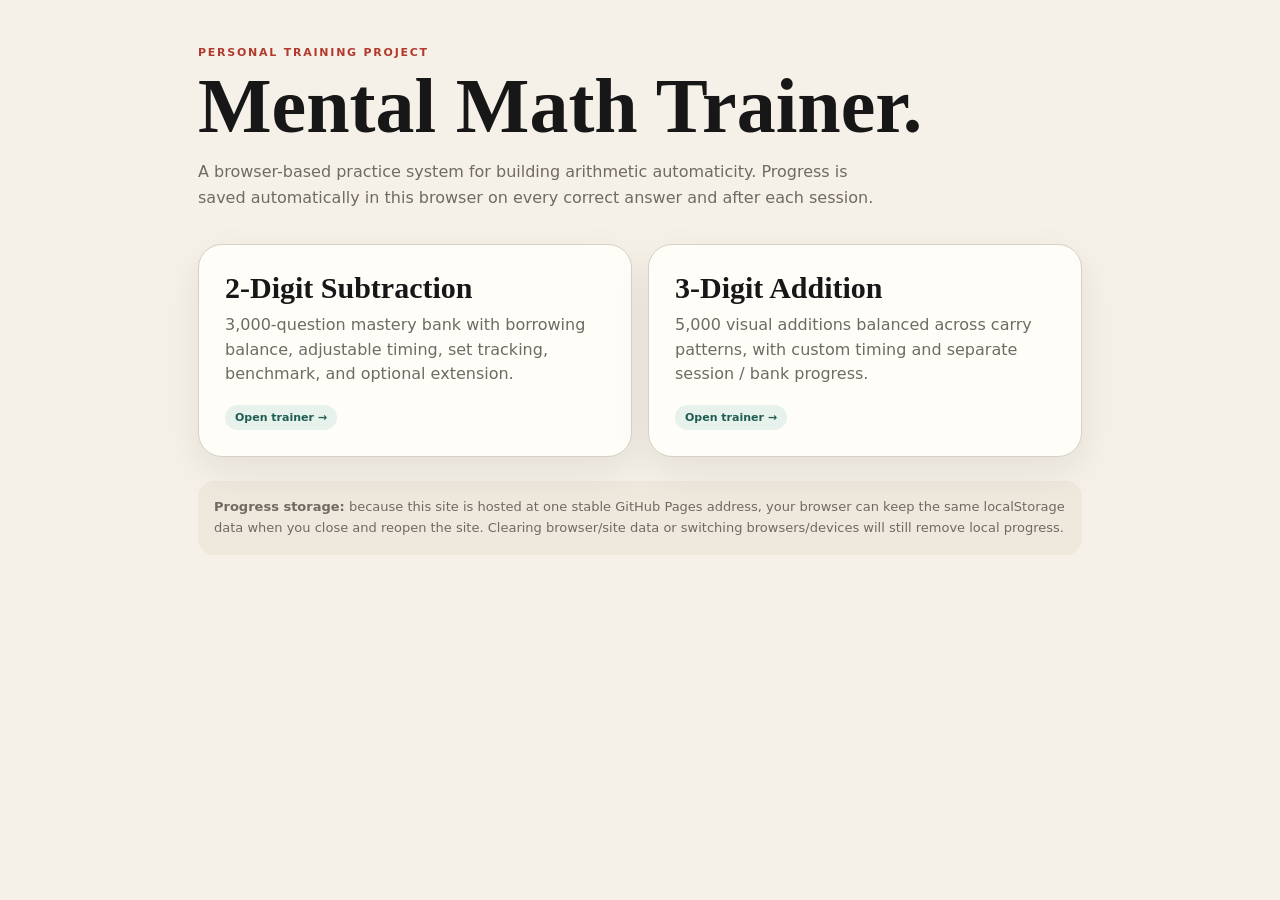
==== index.html @ 403127aa "Add mental math trainer landing page" ====
<!doctype html>
<html lang="en">
<head>
<meta charset="utf-8"><meta name="viewport" content="width=device-width,initial-scale=1">
<title>Mental Math Trainer</title>
<style>
:root{--p:#f6f1e8;--c:#fffdf8;--i:#171717;--m:#6f6a63;--l:#d7d0c4;--r:#b23a2d;--g:#1f5d52}
*{box-sizing:border-box}body{margin:0;background:var(--p);color:var(--i);font-family:Inter,system-ui,sans-serif}
main{max-width:920px;margin:auto;padding:46px 18px 80px}h1,h2{font-family:Georgia,serif}.ey{color:var(--r);font-weight:800;letter-spacing:.16em;text-transform:uppercase;font-size:11px}
h1{font-size:clamp(44px,9vw,78px);line-height:.95;margin:10px 0 16px}.lead{color:var(--m);line-height:1.65;max-width:700px}
.grid{display:grid;grid-template-columns:repeat(2,1fr);gap:16px;margin-top:32px}.card{display:block;text-decoration:none;color:inherit;background:var(--c);border:1px solid var(--l);border-radius:24px;padding:26px;box-shadow:0 14px 38px rgba(25,20,14,.08)}
.card:hover{transform:translateY(-2px)}.card h2{font-size:30px;margin:0 0 8px}.card p{color:var(--m);line-height:1.55;margin:0 0 18px}.tag{display:inline-block;padding:6px 10px;border-radius:99px;background:#e7f2ec;color:var(--g);font-size:11px;font-weight:800}
.note{margin-top:24px;background:#efe8dc;border-radius:16px;padding:16px;color:var(--m);line-height:1.6;font-size:13px}
@media(max-width:650px){.grid{grid-template-columns:1fr}}
</style></head>
<body><main>
<div class="ey">Personal training project</div>
<h1>Mental Math Trainer.</h1>
<p class="lead">A browser-based practice system for building arithmetic automaticity. Progress is saved automatically in this browser on every correct answer and after each session.</p>
<div class="grid">
<a class="card" href="subtraction.html"><h2>2-Digit Subtraction</h2><p>3,000-question mastery bank with borrowing balance, adjustable timing, set tracking, benchmark, and optional extension.</p><span class="tag">Open trainer →</span></a>
<a class="card" href="three-digit-addition.html"><h2>3-Digit Addition</h2><p>5,000 visual additions balanced across carry patterns, with custom timing and separate session / bank progress.</p><span class="tag">Open trainer →</span></a>
</div>
<div class="note"><b>Progress storage:</b> because this site is hosted at one stable GitHub Pages address, your browser can keep the same localStorage data when you close and reopen the site. Clearing browser/site data or switching browsers/devices will still remove local progress.</div>
</main></body></html>
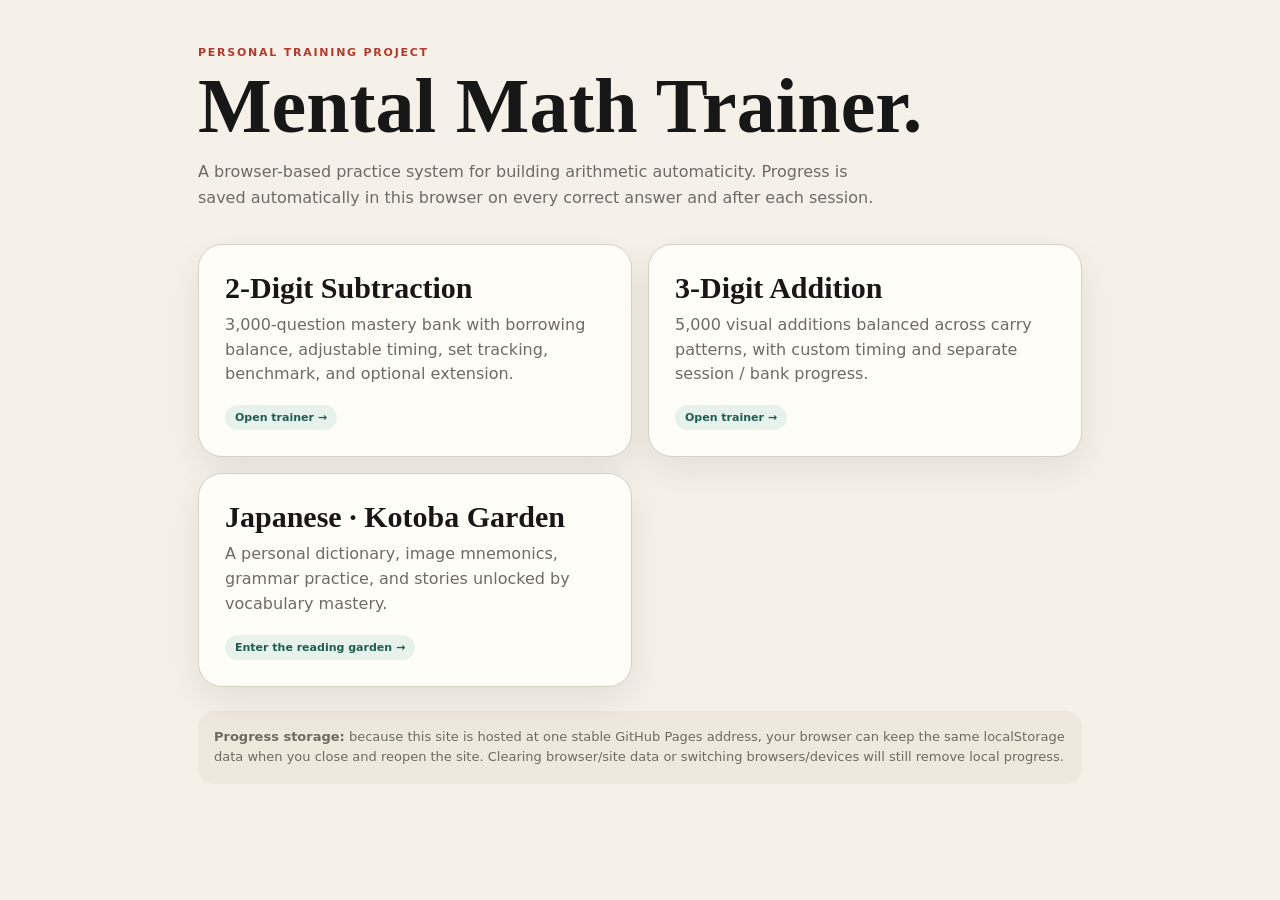
==== commit fc30fb4b: "Add Kotoba Garden Japanese vocabulary, grammar and gated reading practice" ====
--- a/index.html
+++ b/index.html
@@ -20,6 +20,7 @@
 <div class="grid">
 <a class="card" href="subtraction.html"><h2>2-Digit Subtraction</h2><p>3,000-question mastery bank with borrowing balance, adjustable timing, set tracking, benchmark, and optional extension.</p><span class="tag">Open trainer →</span></a>
 <a class="card" href="three-digit-addition.html"><h2>3-Digit Addition</h2><p>5,000 visual additions balanced across carry patterns, with custom timing and separate session / bank progress.</p><span class="tag">Open trainer →</span></a>
+<a class="card" href="japanese/"><h2>Japanese · Kotoba Garden</h2><p>A personal dictionary, image mnemonics, grammar practice, and stories unlocked by vocabulary mastery.</p><span class="tag">Enter the reading garden →</span></a>
 </div>
 <div class="note"><b>Progress storage:</b> because this site is hosted at one stable GitHub Pages address, your browser can keep the same localStorage data when you close and reopen the site. Clearing browser/site data or switching browsers/devices will still remove local progress.</div>
-</main></body></html>+</main></body></html>
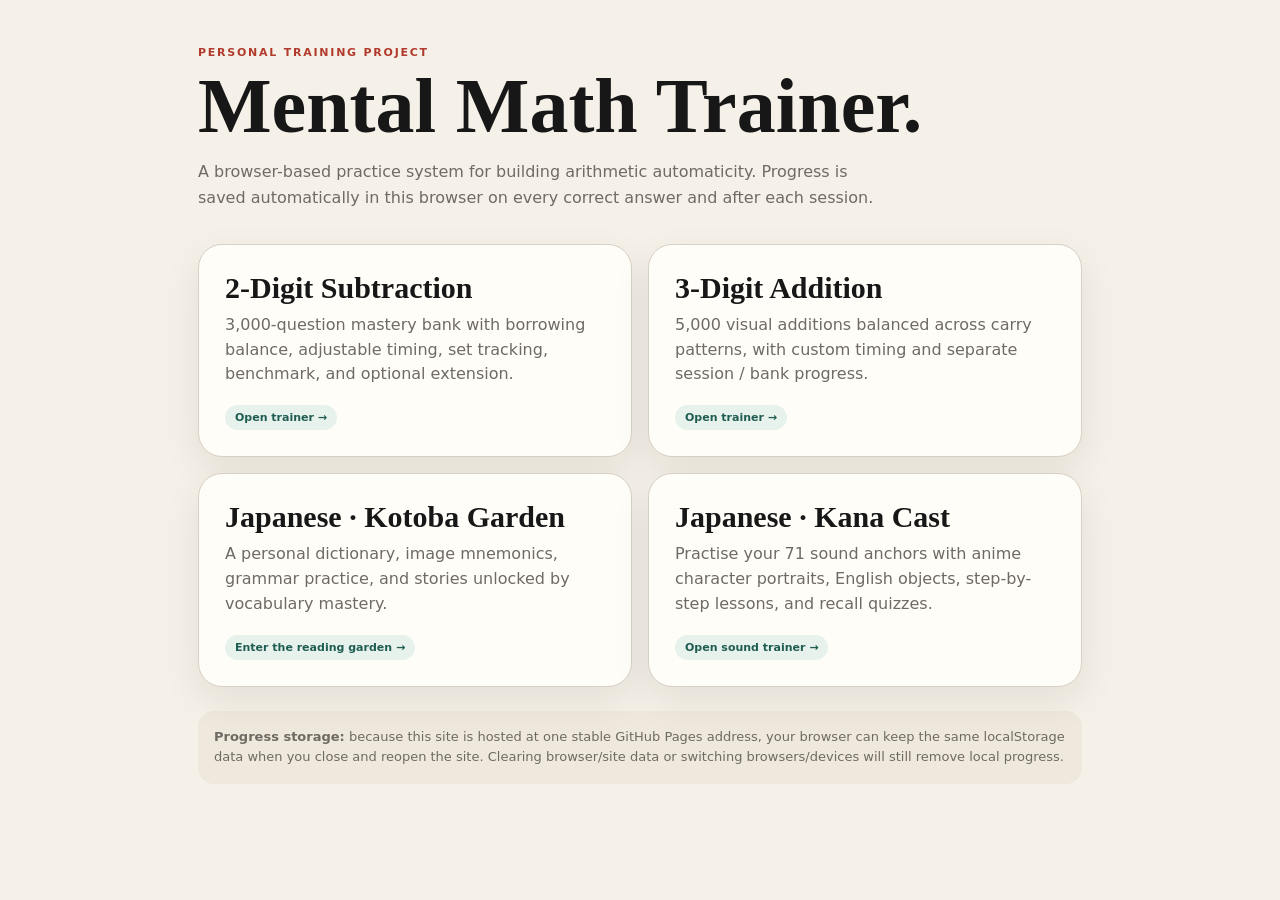
==== commit 3f7185a7: "Add Kana Cast sound-anchor practice site with character portraits" ====
--- a/index.html
+++ b/index.html
@@ -21,6 +21,7 @@
 <a class="card" href="subtraction.html"><h2>2-Digit Subtraction</h2><p>3,000-question mastery bank with borrowing balance, adjustable timing, set tracking, benchmark, and optional extension.</p><span class="tag">Open trainer →</span></a>
 <a class="card" href="three-digit-addition.html"><h2>3-Digit Addition</h2><p>5,000 visual additions balanced across carry patterns, with custom timing and separate session / bank progress.</p><span class="tag">Open trainer →</span></a>
 <a class="card" href="japanese/"><h2>Japanese · Kotoba Garden</h2><p>A personal dictionary, image mnemonics, grammar practice, and stories unlocked by vocabulary mastery.</p><span class="tag">Enter the reading garden →</span></a>
+<a class="card" href="kana-cast/"><h2>Japanese · Kana Cast</h2><p>Practise your 71 sound anchors with anime character portraits, English objects, step-by-step lessons, and recall quizzes.</p><span class="tag">Open sound trainer →</span></a>
 </div>
 <div class="note"><b>Progress storage:</b> because this site is hosted at one stable GitHub Pages address, your browser can keep the same localStorage data when you close and reopen the site. Clearing browser/site data or switching browsers/devices will still remove local progress.</div>
 </main></body></html>
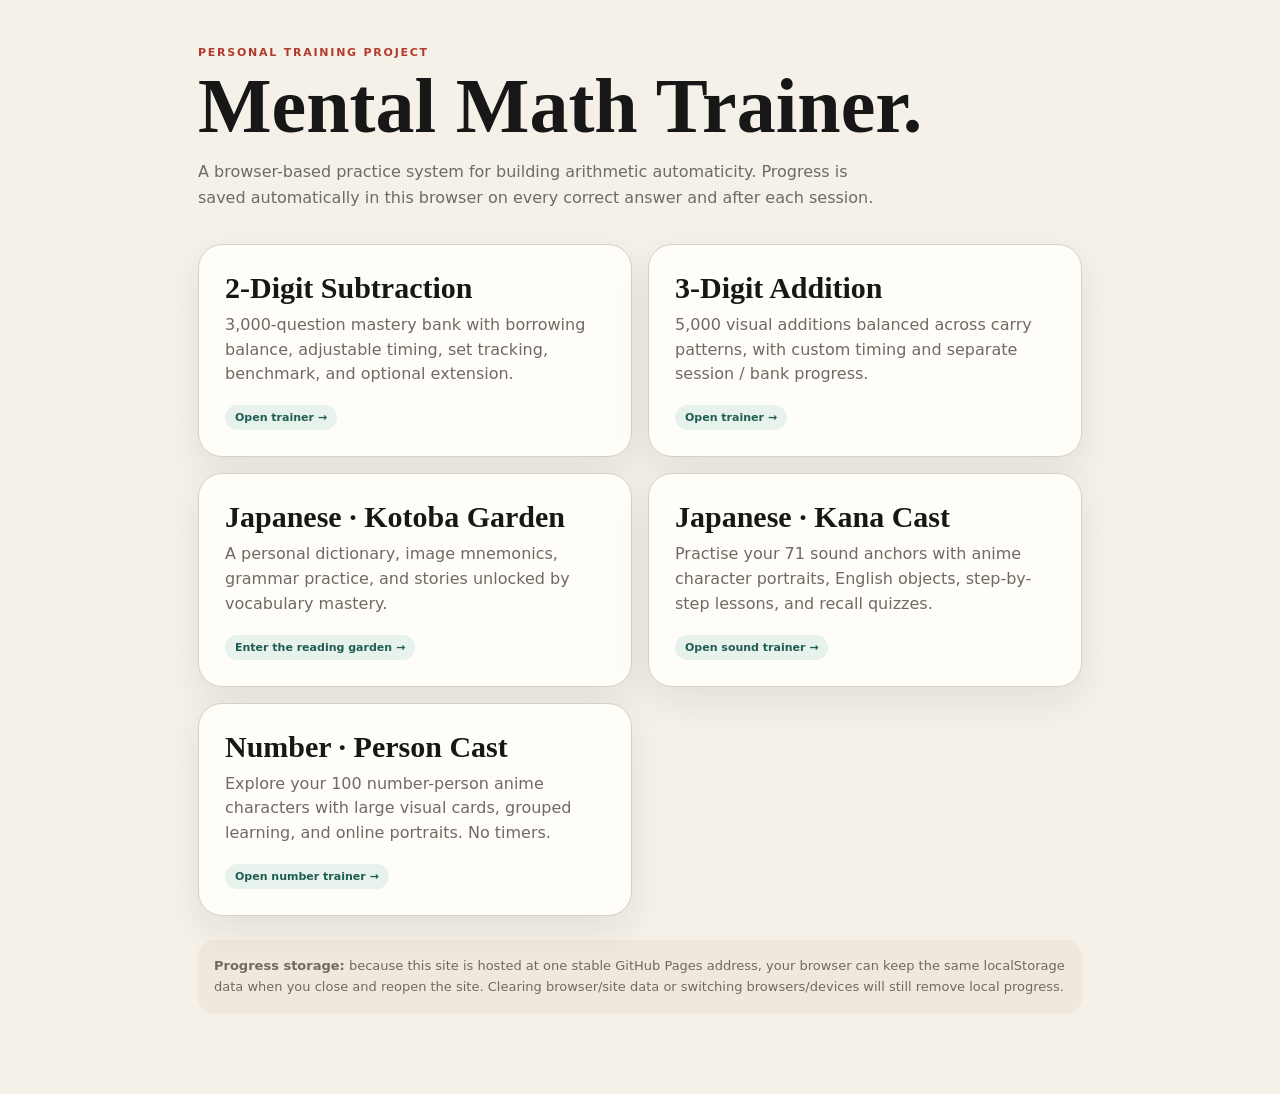
==== commit d30c29b1: "Link Number Cast from the trainer homepage" ====
--- a/index.html
+++ b/index.html
@@ -22,6 +22,7 @@
 <a class="card" href="three-digit-addition.html"><h2>3-Digit Addition</h2><p>5,000 visual additions balanced across carry patterns, with custom timing and separate session / bank progress.</p><span class="tag">Open trainer →</span></a>
 <a class="card" href="japanese/"><h2>Japanese · Kotoba Garden</h2><p>A personal dictionary, image mnemonics, grammar practice, and stories unlocked by vocabulary mastery.</p><span class="tag">Enter the reading garden →</span></a>
 <a class="card" href="kana-cast/"><h2>Japanese · Kana Cast</h2><p>Practise your 71 sound anchors with anime character portraits, English objects, step-by-step lessons, and recall quizzes.</p><span class="tag">Open sound trainer →</span></a>
+<a class="card" href="number-cast/"><h2>Number · Person Cast</h2><p>Explore your 100 number-person anime characters with large visual cards, grouped learning, and online portraits. No timers.</p><span class="tag">Open number trainer →</span></a>
 </div>
 <div class="note"><b>Progress storage:</b> because this site is hosted at one stable GitHub Pages address, your browser can keep the same localStorage data when you close and reopen the site. Clearing browser/site data or switching browsers/devices will still remove local progress.</div>
 </main></body></html>
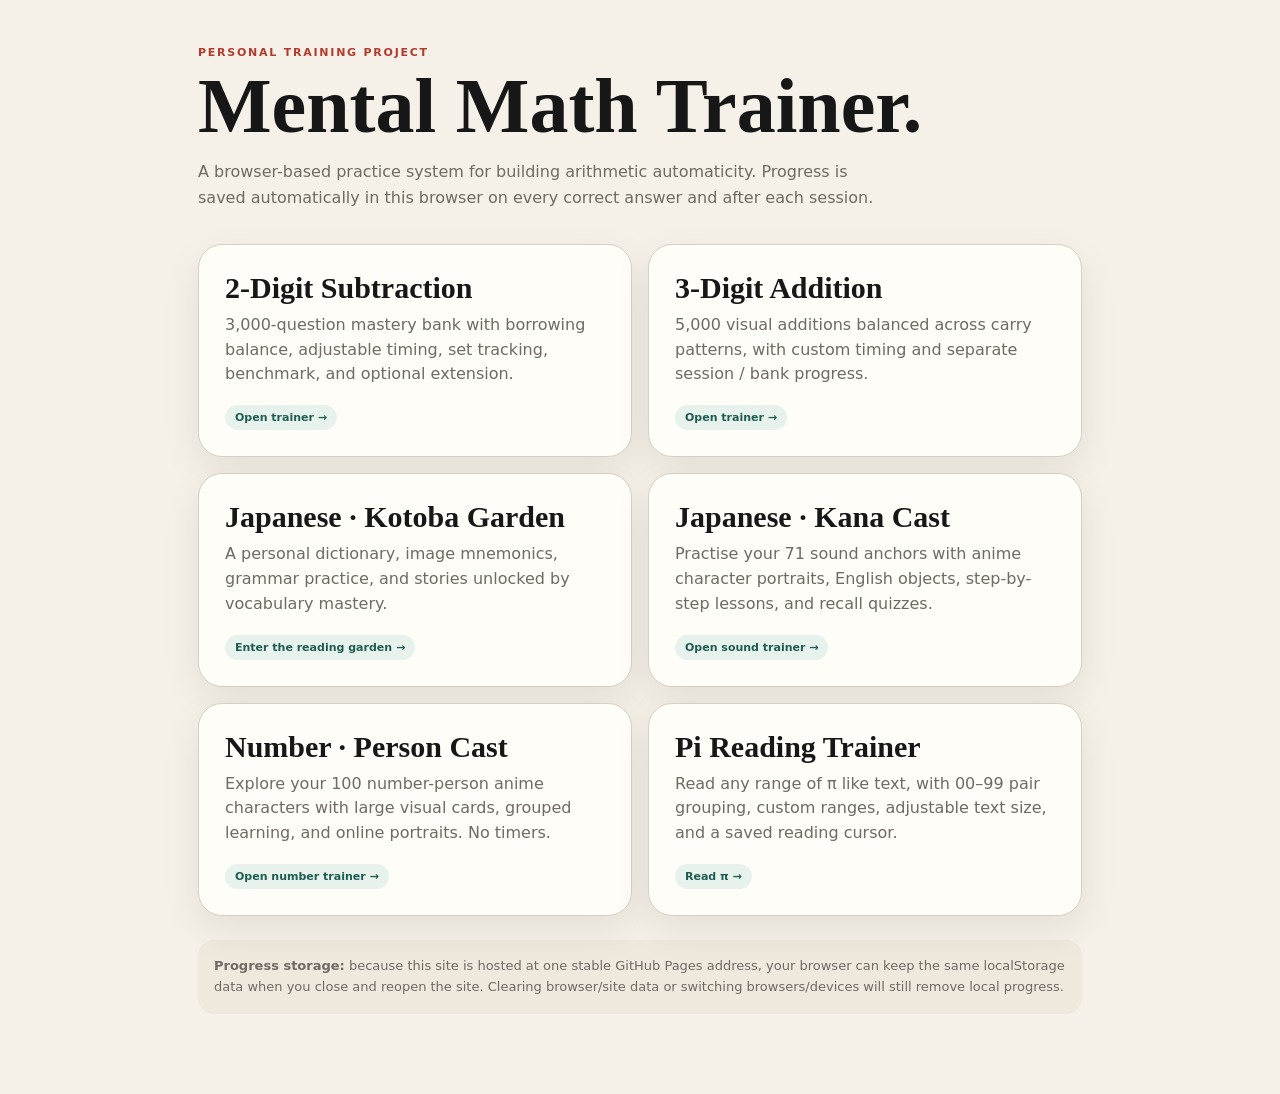
==== commit 6e4f40a5: "Add Pi reader to homepage" ====
--- a/index.html
+++ b/index.html
@@ -23,6 +23,7 @@
 <a class="card" href="japanese/"><h2>Japanese · Kotoba Garden</h2><p>A personal dictionary, image mnemonics, grammar practice, and stories unlocked by vocabulary mastery.</p><span class="tag">Enter the reading garden →</span></a>
 <a class="card" href="kana-cast/"><h2>Japanese · Kana Cast</h2><p>Practise your 71 sound anchors with anime character portraits, English objects, step-by-step lessons, and recall quizzes.</p><span class="tag">Open sound trainer →</span></a>
 <a class="card" href="number-cast/"><h2>Number · Person Cast</h2><p>Explore your 100 number-person anime characters with large visual cards, grouped learning, and online portraits. No timers.</p><span class="tag">Open number trainer →</span></a>
+<a class="card" href="pi-reader.html"><h2>Pi Reading Trainer</h2><p>Read any range of π like text, with 00–99 pair grouping, custom ranges, adjustable text size, and a saved reading cursor.</p><span class="tag">Read π →</span></a>
 </div>
 <div class="note"><b>Progress storage:</b> because this site is hosted at one stable GitHub Pages address, your browser can keep the same localStorage data when you close and reopen the site. Clearing browser/site data or switching browsers/devices will still remove local progress.</div>
 </main></body></html>
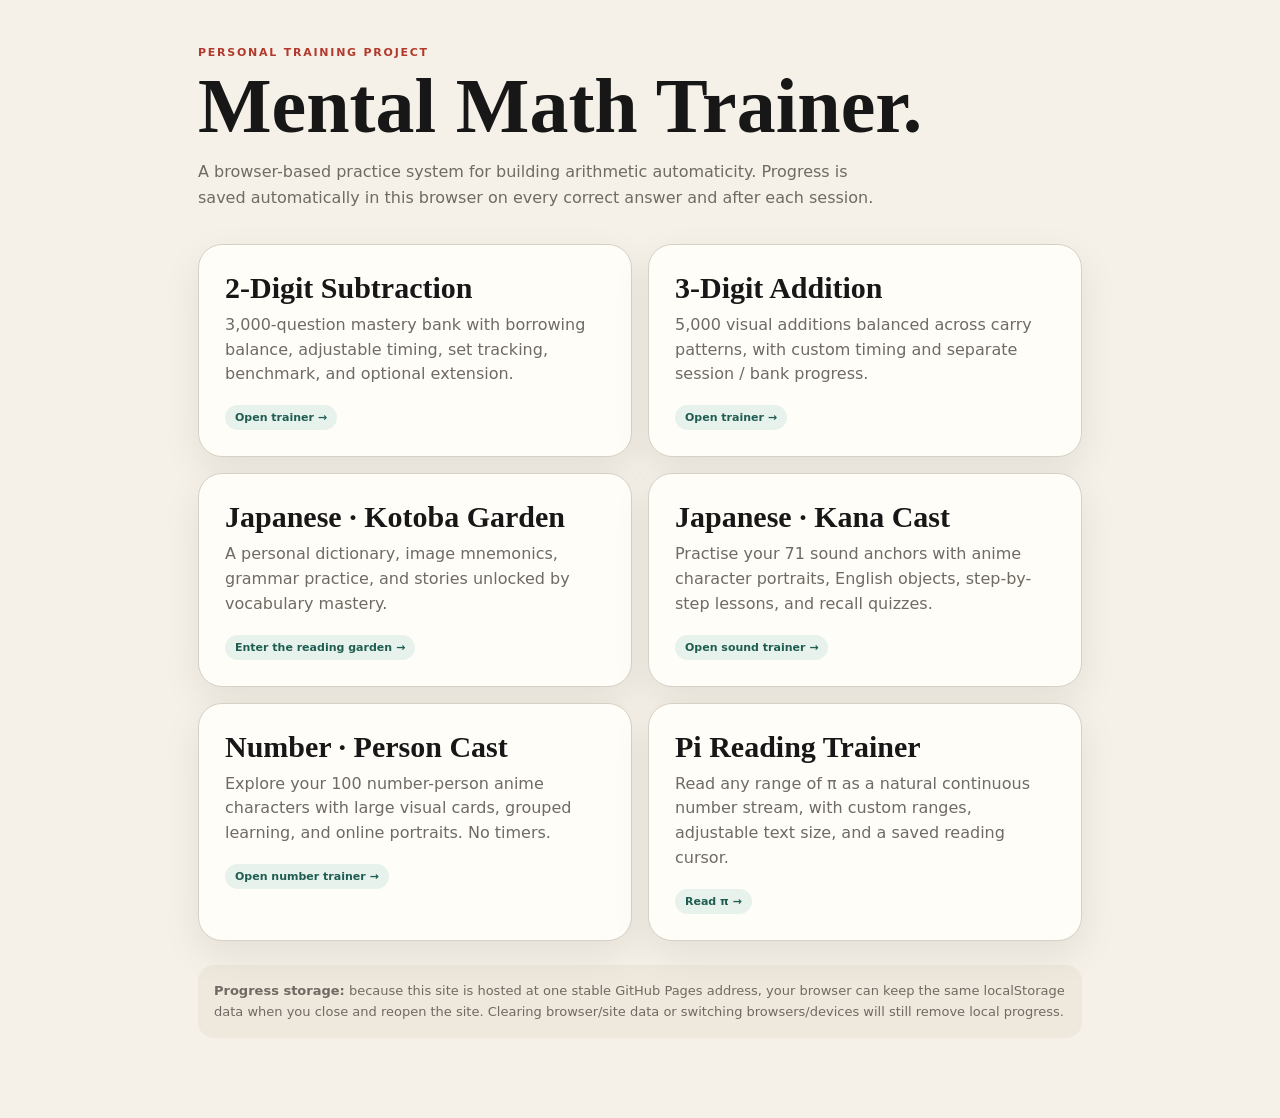
==== commit 008877b9: "Update Pi reader description" ====
--- a/index.html
+++ b/index.html
@@ -23,7 +23,7 @@
 <a class="card" href="japanese/"><h2>Japanese · Kotoba Garden</h2><p>A personal dictionary, image mnemonics, grammar practice, and stories unlocked by vocabulary mastery.</p><span class="tag">Enter the reading garden →</span></a>
 <a class="card" href="kana-cast/"><h2>Japanese · Kana Cast</h2><p>Practise your 71 sound anchors with anime character portraits, English objects, step-by-step lessons, and recall quizzes.</p><span class="tag">Open sound trainer →</span></a>
 <a class="card" href="number-cast/"><h2>Number · Person Cast</h2><p>Explore your 100 number-person anime characters with large visual cards, grouped learning, and online portraits. No timers.</p><span class="tag">Open number trainer →</span></a>
-<a class="card" href="pi-reader.html"><h2>Pi Reading Trainer</h2><p>Read any range of π like text, with 00–99 pair grouping, custom ranges, adjustable text size, and a saved reading cursor.</p><span class="tag">Read π →</span></a>
+<a class="card" href="pi-reader.html"><h2>Pi Reading Trainer</h2><p>Read any range of π as a natural continuous number stream, with custom ranges, adjustable text size, and a saved reading cursor.</p><span class="tag">Read π →</span></a>
 </div>
 <div class="note"><b>Progress storage:</b> because this site is hosted at one stable GitHub Pages address, your browser can keep the same localStorage data when you close and reopen the site. Clearing browser/site data or switching browsers/devices will still remove local progress.</div>
 </main></body></html>
